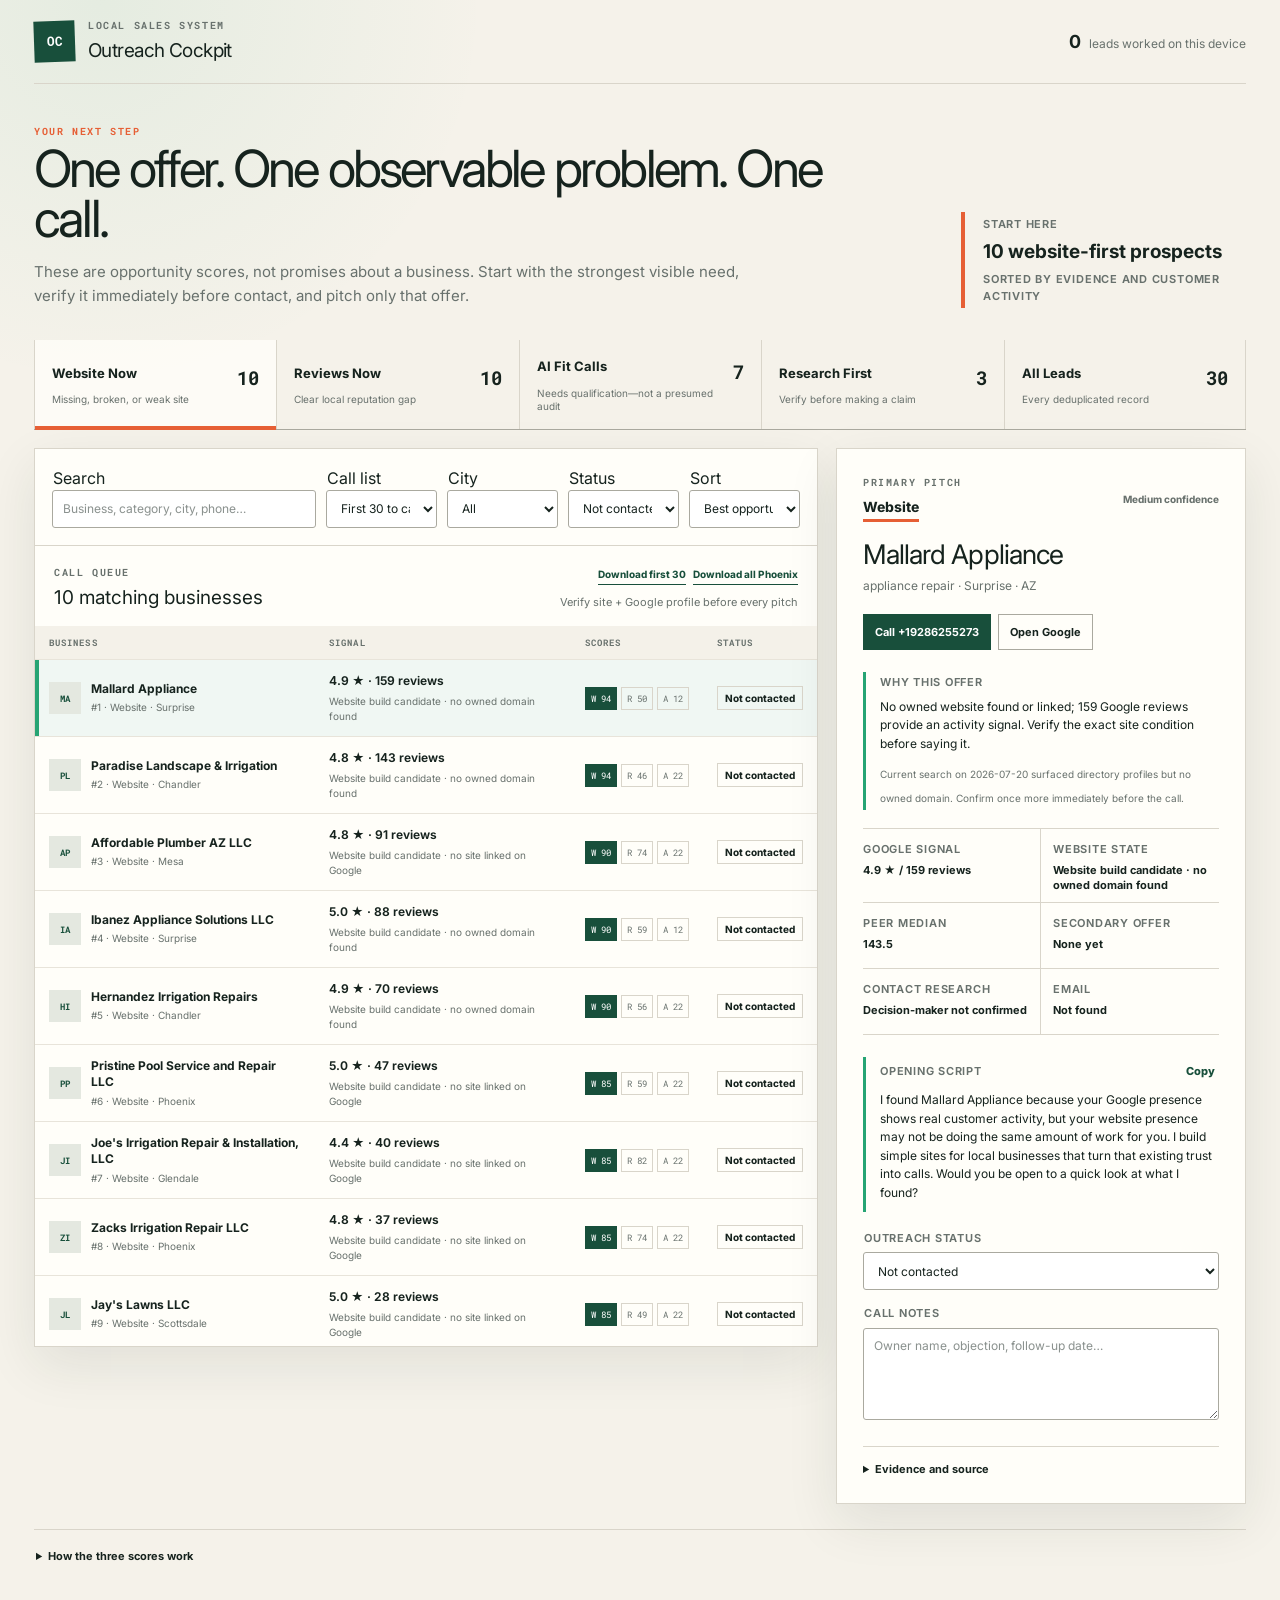
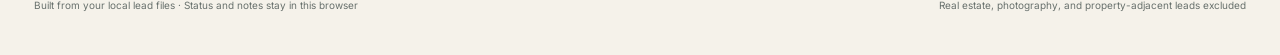
==== desk-e42ace410b9023f39af7/index.html @ e844a21a "Add hidden Phoenix outreach cockpit" ====
<!doctype html>
<html lang="en">
  <head>
    <meta charset="UTF-8" />
    <meta name="viewport" content="width=device-width, initial-scale=1.0" />
    <meta name="robots" content="noindex,nofollow,noarchive" />
    <meta name="referrer" content="no-referrer" />
    <title>Phoenix Outreach Cockpit</title>
    <link rel="preconnect" href="https://fonts.googleapis.com" />
    <link rel="preconnect" href="https://fonts.gstatic.com" crossorigin />
    <link href="https://fonts.googleapis.com/css2?family=Inter:wght@400;500;600;700;800&family=Roboto+Mono:wght@500;700&display=swap" rel="stylesheet" />
    <style>
      :root {
        --font-geist-sans: "Inter";
        --font-geist-mono: "Roboto Mono";
      }
    </style>
    <script type="module" crossorigin src="./assets/index-CtFZpQdz.js"></script>
    <link rel="stylesheet" crossorigin href="./assets/index-Bm7Vuq-i.css">
  </head>
  <body>
    <div id="root"></div>
  </body>
</html>
---- desk-e42ace410b9023f39af7/assets/index-Bm7Vuq-i.css ----
/*! tailwindcss v4.2.1 | MIT License | https://tailwindcss.com */
@layer theme{:root,:host{--font-sans:ui-sans-serif, system-ui, sans-serif, "Apple Color Emoji", "Segoe UI Emoji", "Segoe UI Symbol", "Noto Color Emoji";--font-mono:ui-monospace, SFMono-Regular, Menlo, Monaco, Consolas, "Liberation Mono", "Courier New", monospace;--spacing:.25rem;--default-font-family:var(--font-sans);--default-mono-font-family:var(--font-mono)}}@layer base{*,:after,:before,::backdrop{box-sizing:border-box;border:0 solid;margin:0;padding:0}::file-selector-button{box-sizing:border-box;border:0 solid;margin:0;padding:0}html,:host{-webkit-text-size-adjust:100%;tab-size:4;line-height:1.5;font-family:var(--default-font-family,ui-sans-serif, system-ui, sans-serif, "Apple Color Emoji", "Segoe UI Emoji", "Segoe UI Symbol", "Noto Color Emoji");font-feature-settings:var(--default-font-feature-settings,normal);font-variation-settings:var(--default-font-variation-settings,normal);-webkit-tap-highlight-color:transparent}hr{height:0;color:inherit;border-top-width:1px}abbr:where([title]){-webkit-text-decoration:underline dotted;text-decoration:underline dotted}h1,h2,h3,h4,h5,h6{font-size:inherit;font-weight:inherit}a{color:inherit;-webkit-text-decoration:inherit;-webkit-text-decoration:inherit;-webkit-text-decoration:inherit;-webkit-text-decoration:inherit;text-decoration:inherit}b,strong{font-weight:bolder}code,kbd,samp,pre{font-family:var(--default-mono-font-family,ui-monospace, SFMono-Regular, Menlo, Monaco, Consolas, "Liberation Mono", "Courier New", monospace);font-feature-settings:var(--default-mono-font-feature-settings,normal);font-variation-settings:var(--default-mono-font-variation-settings,normal);font-size:1em}small{font-size:80%}sub,sup{vertical-align:baseline;font-size:75%;line-height:0;position:relative}sub{bottom:-.25em}sup{top:-.5em}table{text-indent:0;border-color:inherit;border-collapse:collapse}:-moz-focusring{outline:auto}progress{vertical-align:baseline}summary{display:list-item}ol,ul,menu{list-style:none}img,svg,video,canvas,audio,iframe,embed,object{vertical-align:middle;display:block}img,video{max-width:100%;height:auto}button,input,select,optgroup,textarea{font:inherit;font-feature-settings:inherit;font-variation-settings:inherit;letter-spacing:inherit;color:inherit;opacity:1;background-color:#0000;border-radius:0}::file-selector-button{font:inherit;font-feature-settings:inherit;font-variation-settings:inherit;letter-spacing:inherit;color:inherit;opacity:1;background-color:#0000;border-radius:0}:where(select:is([multiple],[size])) optgroup{font-weight:bolder}:where(select:is([multiple],[size])) optgroup option{padding-inline-start:20px}::file-selector-button{margin-inline-end:4px}::placeholder{opacity:1}@supports (not ((-webkit-appearance:-apple-pay-button))) or (contain-intrinsic-size:1px){::placeholder{color:currentColor}@supports (color:color-mix(in lab, red, red)){::placeholder{color:color-mix(in oklab, currentcolor 50%, transparent)}}}textarea{resize:vertical}::-webkit-search-decoration{-webkit-appearance:none}::-webkit-date-and-time-value{min-height:1lh;text-align:inherit}::-webkit-datetime-edit{display:inline-flex}::-webkit-datetime-edit-fields-wrapper{padding:0}::-webkit-datetime-edit{padding-block:0}::-webkit-datetime-edit-year-field{padding-block:0}::-webkit-datetime-edit-month-field{padding-block:0}::-webkit-datetime-edit-day-field{padding-block:0}::-webkit-datetime-edit-hour-field{padding-block:0}::-webkit-datetime-edit-minute-field{padding-block:0}::-webkit-datetime-edit-second-field{padding-block:0}::-webkit-datetime-edit-millisecond-field{padding-block:0}::-webkit-datetime-edit-meridiem-field{padding-block:0}::-webkit-calendar-picker-indicator{line-height:1}:-moz-ui-invalid{box-shadow:none}button,input:where([type=button],[type=reset],[type=submit]){appearance:button}::file-selector-button{appearance:button}::-webkit-inner-spin-button{height:auto}::-webkit-outer-spin-button{height:auto}[hidden]:where(:not([hidden=until-found])){display:none!important}}@layer components;@layer utilities{.visible{visibility:visible}.start{inset-inline-start:var(--spacing)}.end{inset-inline-end:var(--spacing)}.block{display:block}.table{display:table}.antialiased{-webkit-font-smoothing:antialiased;-moz-osx-font-smoothing:grayscale}}:root{--ink:#16231e;--muted:#68716d;--paper:#f5f2ea;--panel:#fffef9;--line:#d9d5ca;--line-strong:#aaa99f;--green:#184f3b;--green-bright:#26a474;--orange:#e65f35;--gold:#c99a27;--blue:#3158a4;--shadow:0 18px 50px #172b2317}*{box-sizing:border-box}html{background:var(--paper);color:var(--ink);min-width:320px}body{background:radial-gradient(circle at 8% 0%, #26a47414, transparent 24rem), var(--paper);color:var(--ink);font-family:var(--font-geist-sans), Arial, Helvetica, sans-serif;margin:0}button,input,select,textarea{color:inherit;font:inherit}button,a,select{-webkit-tap-highlight-color:transparent}button:focus-visible,a:focus-visible,input:focus-visible,select:focus-visible,textarea:focus-visible{outline-offset:2px;outline:3px solid #3158a44d}.app-shell{max-width:1680px;min-height:100vh;margin:0 auto;padding:0 34px 42px}.topbar{border-bottom:1px solid var(--line);justify-content:space-between;align-items:center;min-height:84px;display:flex}.brand-lockup,.business-cell,.detail-header,.section-title-row,.queue-heading,.action-row,.score-row{align-items:center;display:flex}.brand-lockup{gap:13px}.brand-mark{background:var(--green);color:#fff;font-family:var(--font-geist-mono), monospace;letter-spacing:-.04em;justify-content:center;align-items:center;width:41px;height:41px;font-size:13px;font-weight:800;display:flex;transform:rotate(-2deg)}.eyebrow{color:var(--muted);font-family:var(--font-geist-mono), monospace;letter-spacing:.16em;margin:0 0 4px;font-size:10px;font-weight:700}.eyebrow.accent{color:var(--orange)}h1,h2,h3,p{margin-top:0}h1{letter-spacing:-.03em;margin-bottom:0;font-size:19px}.header-stat{color:var(--muted);align-items:baseline;gap:8px;font-size:12px;display:flex}.header-stat strong{color:var(--ink);font-size:18px}.intro{grid-template-columns:minmax(0,1fr) 285px;align-items:end;gap:42px;padding:40px 0 32px;display:grid}.intro h2{letter-spacing:-.055em;max-width:820px;margin-bottom:17px;font-size:clamp(32px,4vw,55px);line-height:.98}.intro>div>p:last-child{color:var(--muted);max-width:730px;margin-bottom:0;font-size:15px;line-height:1.6}.start-card{border-left:4px solid var(--orange);padding:4px 0 4px 18px}.start-card span,.start-card small,.reason-block span,.facts-grid span,.pitch-block span,.status-control>span,.notes-control>span{color:var(--muted);letter-spacing:.07em;text-transform:uppercase;font-size:11px;font-weight:650;display:block}.start-card strong{margin:5px 0;font-size:19px;display:block}.offer-tabs{border-bottom:1px solid var(--line-strong);grid-template-columns:repeat(5,minmax(0,1fr));display:grid}.offer-tab{border:0;border-left:1px solid var(--line);cursor:pointer;text-align:left;background:0 0;min-height:89px;padding:14px 17px 13px;position:relative}.offer-tab:last-child{border-right:1px solid var(--line)}.offer-tab:after{content:"";background:0 0;height:4px;position:absolute;bottom:-1px;left:0;right:0}.offer-tab.active{background:#fffef9cc}.offer-tab.active:after{background:var(--orange)}.offer-tab span{font-size:13px;font-weight:720;display:block}.offer-tab strong{float:right;font-family:var(--font-geist-mono), monospace;margin-top:-19px;font-size:19px}.offer-tab small{color:var(--muted);max-width:180px;margin-top:10px;font-size:10px;line-height:1.35;display:block}.workspace{grid-template-columns:minmax(650px,1fr) 410px;align-items:start;gap:18px;padding-top:18px;display:grid}.queue-panel,.detail-panel{background:var(--panel);border:1px solid var(--line);box-shadow:var(--shadow)}.queue-panel{min-width:0}.detail-panel{min-height:680px;padding:26px;position:sticky;top:16px}.filters{border-bottom:1px solid var(--line);grid-template-columns:minmax(220px,1fr) repeat(4,minmax(108px,.42fr));align-items:end;gap:10px;padding:17px;display:grid}.filters label,.status-control,.notes-control{display:block}.filters label>span,.status-control>span,.notes-control>span{margin:0 0 6px 1px}input,select,textarea{border:1px solid var(--line-strong);background:#fff;border-radius:3px;width:100%;min-height:38px;padding:8px 10px;font-size:12px}textarea{resize:vertical;min-height:92px;line-height:1.5}.queue-heading{justify-content:space-between;padding:19px 19px 13px}.queue-heading h3{margin-bottom:0;font-size:19px}.queue-heading-actions{flex-direction:column;align-items:flex-end;gap:9px;display:flex}.download-links{flex-wrap:wrap;justify-content:flex-end;gap:7px;display:flex}.download-links a{border-bottom:1px solid var(--green);color:var(--green);padding-bottom:2px;font-size:10px;font-weight:750;text-decoration:none}.truth-note{color:var(--muted);font-size:11px}.lead-table-wrap{max-height:720px;overflow:auto}.lead-table{border-collapse:collapse;width:100%;font-size:12px}.lead-table thead{z-index:2;background:#f4f1e9;position:sticky;top:0}.lead-table th{color:var(--muted);font-family:var(--font-geist-mono), monospace;letter-spacing:.12em;text-align:left;text-transform:uppercase;padding:10px 14px;font-size:9px}.lead-table td{cursor:pointer;vertical-align:middle;border-top:1px solid #e8e4da;padding:12px 14px}.lead-table tr:hover td,.lead-table tr.selected td{background:#f0f7f3}.lead-table tr.selected td:first-child{box-shadow:inset 4px 0 0 var(--green-bright)}.business-cell{gap:10px;min-width:230px}.business-cell strong,.business-cell span,.lead-table td small{display:block}.business-cell strong{margin-bottom:3px;font-size:12px;line-height:1.35}.business-cell div>span,.lead-table td small{color:var(--muted);font-size:10px}.avatar{color:var(--green);font-family:var(--font-geist-mono), monospace;background:#e4e8e0;flex:0 0 32px;justify-content:center;align-items:center;height:32px;font-size:9px;font-weight:800;display:flex!important}.review-line{white-space:nowrap;margin-bottom:4px;font-weight:650;display:block}.score-row{gap:4px}.score{border:1px solid var(--line);color:var(--muted);font-family:var(--font-geist-mono), monospace;white-space:nowrap;padding:4px 5px;font-size:9px}.score.primary{background:var(--green);border-color:var(--green);color:#fff}.stage,.confidence,.offer-label{white-space:nowrap;font-size:10px;font-weight:750;line-height:1;display:inline-block}.stage{border:1px solid var(--line);padding:6px 7px}.stage-won{color:var(--green);background:#d9efe5;border-color:#a8d7c2}.stage-not-a-fit{color:var(--muted);text-decoration:line-through}.stage-follow-up,.stage-conversation{color:#85430c;border-color:#e5b87c}.detail-header{justify-content:space-between;margin-bottom:18px}.offer-label{border-bottom:3px solid var(--orange);padding-bottom:5px;font-size:14px}.offer-reviews{border-color:var(--gold)}.offer-ai-fit-call{border-color:var(--blue)}.offer-research-first{border-color:var(--line-strong)}.confidence{color:var(--muted)}.confidence-high{color:var(--green)}.detail-panel>h3{letter-spacing:-.035em;margin-bottom:7px;font-size:27px;line-height:1.08}.location-line{color:var(--muted);margin-bottom:19px;font-size:12px}.action-row{flex-wrap:wrap;gap:7px}.action{border:1px solid var(--line-strong);color:var(--ink);padding:9px 11px;font-size:11px;font-weight:700;text-decoration:none}.primary-action{background:var(--green);border-color:var(--green);color:#fff}.reason-block,.pitch-block,.ai-guardrail{border-left:3px solid var(--green-bright);margin:22px 0 18px;padding:2px 0 2px 14px}.reason-block p,.pitch-block p,.ai-guardrail p{margin:7px 0;font-size:12px;line-height:1.55}.reason-block small{color:var(--muted);font-size:10px}.facts-grid{border-bottom:1px solid var(--line);border-top:1px solid var(--line);grid-template-columns:1fr 1fr;display:grid}.facts-grid>div{min-height:66px;padding:12px 8px 10px 0}.facts-grid>div:nth-child(odd){border-right:1px solid var(--line)}.facts-grid>div:nth-child(2n){padding-left:12px}.facts-grid>div:nth-child(n+3){border-top:1px solid var(--line)}.facts-grid strong{margin-top:5px;font-size:11px;line-height:1.35;display:block}.ai-guardrail{border-color:var(--blue)}.ai-guardrail strong{color:var(--blue);text-transform:uppercase;font-size:11px}.section-title-row{justify-content:space-between}.section-title-row button{color:var(--green);cursor:pointer;background:0 0;border:0;padding:4px;font-size:11px;font-weight:800}.status-control,.notes-control{margin-top:15px}.evidence-details,.methodology{border-top:1px solid var(--line);margin-top:20px;padding-top:14px}summary{cursor:pointer;font-size:11px;font-weight:700}.evidence-details dl{margin-bottom:0;font-size:10px}.evidence-details dl>div{grid-template-columns:70px 1fr;gap:10px;margin-top:9px;display:grid}.evidence-details dt{color:var(--muted)}.evidence-details dd{overflow-wrap:anywhere;margin:0}.empty-state,.empty-detail{color:var(--muted);text-align:center;padding:50px 24px}.empty-state strong,.empty-detail strong{color:var(--ink)}.empty-state p,.empty-detail p{max-width:300px;margin:8px auto 0;font-size:12px}.methodology{margin-top:25px;padding:18px 2px}.method-grid{grid-template-columns:repeat(3,1fr);gap:32px;padding:20px 0 2px;display:grid}.method-grid section{border-left:2px solid var(--line-strong);padding-left:14px}.method-grid strong{font-size:12px}.method-grid p{color:var(--muted);margin:7px 0 0;font-size:11px;line-height:1.55}footer{color:var(--muted);justify-content:space-between;padding:15px 0 0;font-size:10px;display:flex}@media (width<=1150px){.app-shell{padding-inline:20px}.workspace{grid-template-columns:minmax(0,1fr)}.detail-panel{min-height:auto;position:static}.lead-table-wrap{max-height:600px}}@media (width<=760px){.app-shell{padding-inline:12px}.topbar{min-height:70px}.header-stat{display:none}.intro{grid-template-columns:1fr;gap:24px;padding:29px 2px 24px}.intro h2{font-size:37px}.offer-tabs{display:flex;overflow-x:auto}.offer-tab{flex:0 0 150px}.filters{grid-template-columns:1fr 1fr}.search-field{grid-column:1/-1}.queue-heading{align-items:start;gap:10px}.queue-heading-actions{align-items:flex-end;max-width:190px}.truth-note{text-align:right;max-width:150px}.lead-table th:nth-child(2),.lead-table td:nth-child(2),.lead-table th:nth-child(4),.lead-table td:nth-child(4){display:none}.detail-panel{padding:21px 17px}.method-grid{grid-template-columns:1fr;gap:20px}footer{flex-direction:column;gap:6px}}@media (prefers-reduced-motion:reduce){*,:before,:after{scroll-behavior:auto!important}}
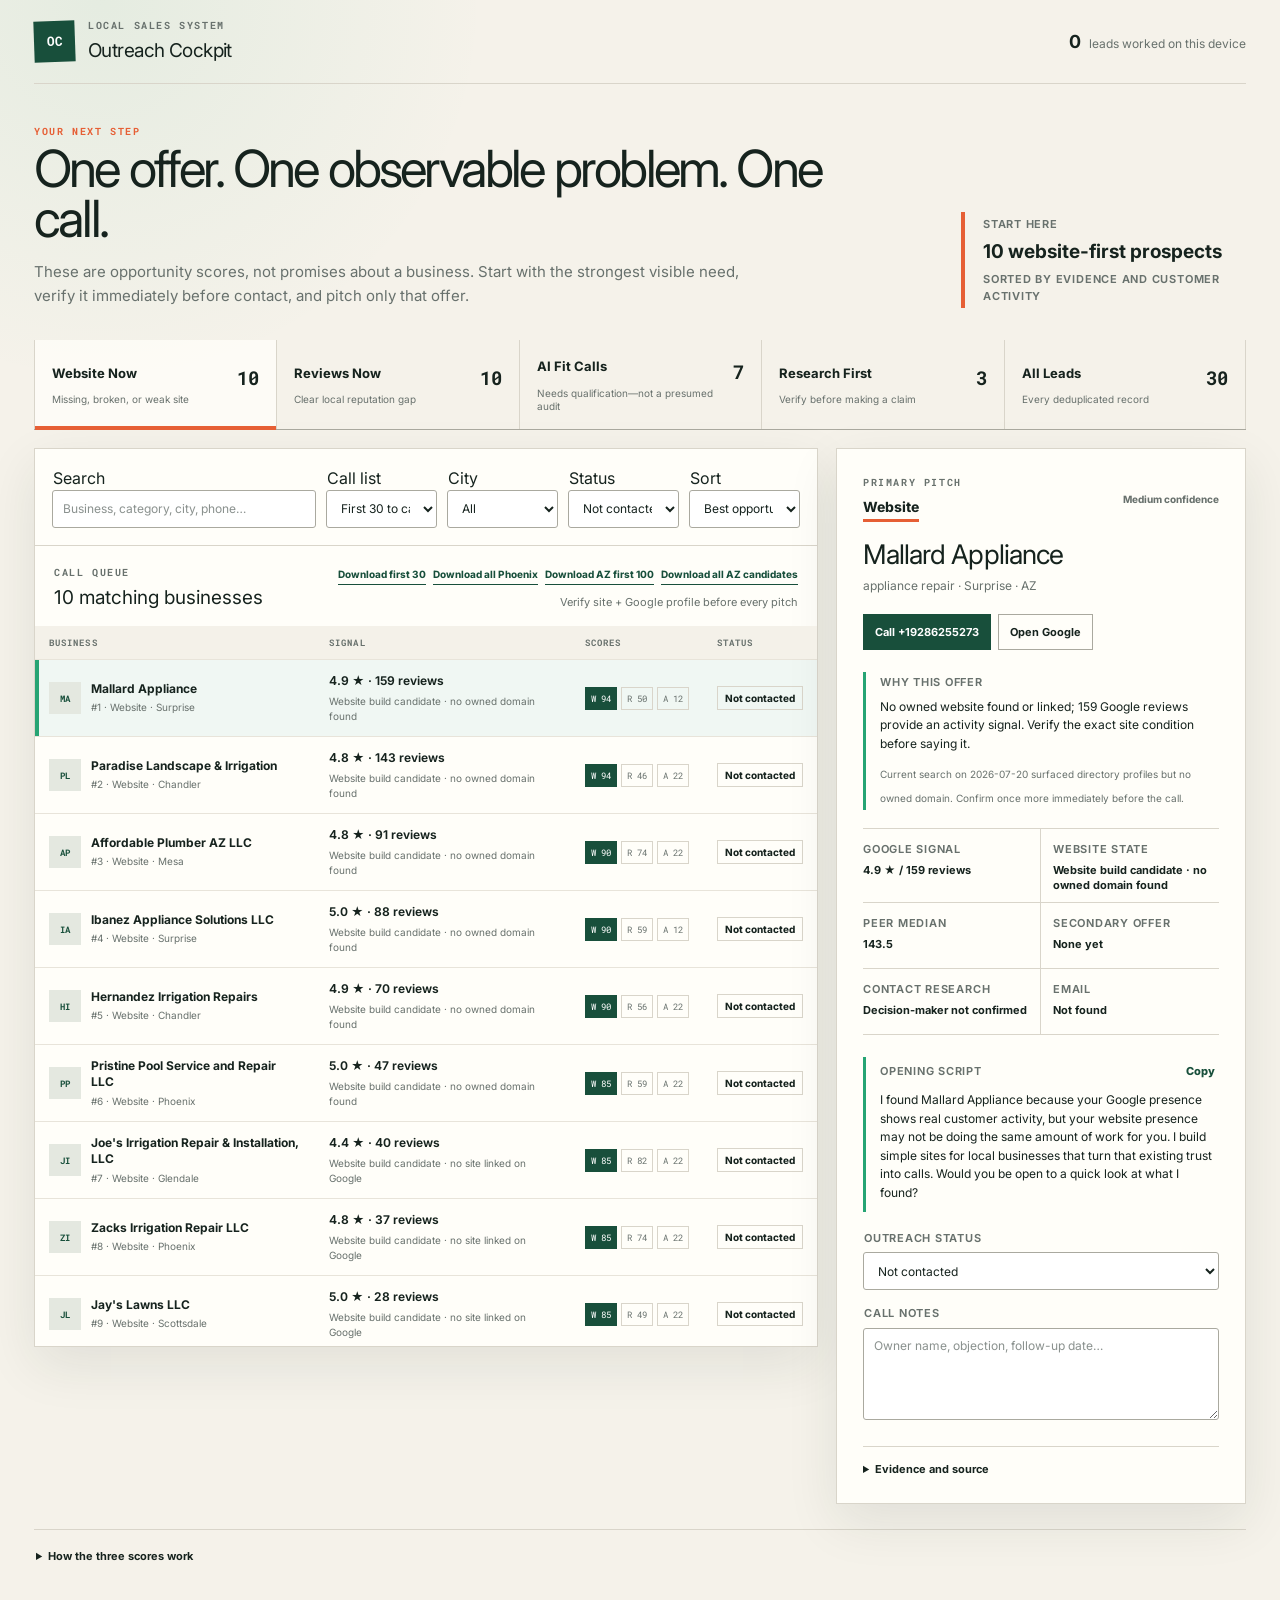
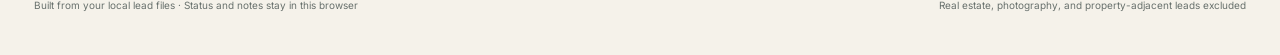
==== commit 36d219ea: "Expand hidden cockpit with Arizona candidates" ====
--- a/desk-e42ace410b9023f39af7/index.html
+++ b/desk-e42ace410b9023f39af7/index.html
@@ -5,7 +5,7 @@
     <meta name="viewport" content="width=device-width, initial-scale=1.0" />
     <meta name="robots" content="noindex,nofollow,noarchive" />
     <meta name="referrer" content="no-referrer" />
-    <title>Phoenix Outreach Cockpit</title>
+    <title>Arizona Outreach Cockpit</title>
     <link rel="preconnect" href="https://fonts.googleapis.com" />
     <link rel="preconnect" href="https://fonts.gstatic.com" crossorigin />
     <link href="https://fonts.googleapis.com/css2?family=Inter:wght@400;500;600;700;800&family=Roboto+Mono:wght@500;700&display=swap" rel="stylesheet" />
@@ -15,8 +15,8 @@
         --font-geist-mono: "Roboto Mono";
       }
     </style>
-    <script type="module" crossorigin src="./assets/index-CtFZpQdz.js"></script>
-    <link rel="stylesheet" crossorigin href="./assets/index-Bm7Vuq-i.css">
+    <script type="module" crossorigin src="./assets/index-DTgt5C29.js"></script>
+    <link rel="stylesheet" crossorigin href="./assets/index-CRtu23BJ.css">
   </head>
   <body>
     <div id="root"></div>
--- a/desk-e42ace410b9023f39af7/assets/index-CRtu23BJ.css
+++ b/desk-e42ace410b9023f39af7/assets/index-CRtu23BJ.css
@@ -0,0 +1,2 @@
+/*! tailwindcss v4.2.1 | MIT License | https://tailwindcss.com */
+@layer theme{:root,:host{--font-sans:ui-sans-serif, system-ui, sans-serif, "Apple Color Emoji", "Segoe UI Emoji", "Segoe UI Symbol", "Noto Color Emoji";--font-mono:ui-monospace, SFMono-Regular, Menlo, Monaco, Consolas, "Liberation Mono", "Courier New", monospace;--spacing:.25rem;--default-font-family:var(--font-sans);--default-mono-font-family:var(--font-mono)}}@layer base{*,:after,:before,::backdrop{box-sizing:border-box;border:0 solid;margin:0;padding:0}::file-selector-button{box-sizing:border-box;border:0 solid;margin:0;padding:0}html,:host{-webkit-text-size-adjust:100%;tab-size:4;line-height:1.5;font-family:var(--default-font-family,ui-sans-serif, system-ui, sans-serif, "Apple Color Emoji", "Segoe UI Emoji", "Segoe UI Symbol", "Noto Color Emoji");font-feature-settings:var(--default-font-feature-settings,normal);font-variation-settings:var(--default-font-variation-settings,normal);-webkit-tap-highlight-color:transparent}hr{height:0;color:inherit;border-top-width:1px}abbr:where([title]){-webkit-text-decoration:underline dotted;text-decoration:underline dotted}h1,h2,h3,h4,h5,h6{font-size:inherit;font-weight:inherit}a{color:inherit;-webkit-text-decoration:inherit;-webkit-text-decoration:inherit;-webkit-text-decoration:inherit;-webkit-text-decoration:inherit;text-decoration:inherit}b,strong{font-weight:bolder}code,kbd,samp,pre{font-family:var(--default-mono-font-family,ui-monospace, SFMono-Regular, Menlo, Monaco, Consolas, "Liberation Mono", "Courier New", monospace);font-feature-settings:var(--default-mono-font-feature-settings,normal);font-variation-settings:var(--default-mono-font-variation-settings,normal);font-size:1em}small{font-size:80%}sub,sup{vertical-align:baseline;font-size:75%;line-height:0;position:relative}sub{bottom:-.25em}sup{top:-.5em}table{text-indent:0;border-color:inherit;border-collapse:collapse}:-moz-focusring{outline:auto}progress{vertical-align:baseline}summary{display:list-item}ol,ul,menu{list-style:none}img,svg,video,canvas,audio,iframe,embed,object{vertical-align:middle;display:block}img,video{max-width:100%;height:auto}button,input,select,optgroup,textarea{font:inherit;font-feature-settings:inherit;font-variation-settings:inherit;letter-spacing:inherit;color:inherit;opacity:1;background-color:#0000;border-radius:0}::file-selector-button{font:inherit;font-feature-settings:inherit;font-variation-settings:inherit;letter-spacing:inherit;color:inherit;opacity:1;background-color:#0000;border-radius:0}:where(select:is([multiple],[size])) optgroup{font-weight:bolder}:where(select:is([multiple],[size])) optgroup option{padding-inline-start:20px}::file-selector-button{margin-inline-end:4px}::placeholder{opacity:1}@supports (not ((-webkit-appearance:-apple-pay-button))) or (contain-intrinsic-size:1px){::placeholder{color:currentColor}@supports (color:color-mix(in lab, red, red)){::placeholder{color:color-mix(in oklab, currentcolor 50%, transparent)}}}textarea{resize:vertical}::-webkit-search-decoration{-webkit-appearance:none}::-webkit-date-and-time-value{min-height:1lh;text-align:inherit}::-webkit-datetime-edit{display:inline-flex}::-webkit-datetime-edit-fields-wrapper{padding:0}::-webkit-datetime-edit{padding-block:0}::-webkit-datetime-edit-year-field{padding-block:0}::-webkit-datetime-edit-month-field{padding-block:0}::-webkit-datetime-edit-day-field{padding-block:0}::-webkit-datetime-edit-hour-field{padding-block:0}::-webkit-datetime-edit-minute-field{padding-block:0}::-webkit-datetime-edit-second-field{padding-block:0}::-webkit-datetime-edit-millisecond-field{padding-block:0}::-webkit-datetime-edit-meridiem-field{padding-block:0}::-webkit-calendar-picker-indicator{line-height:1}:-moz-ui-invalid{box-shadow:none}button,input:where([type=button],[type=reset],[type=submit]){appearance:button}::file-selector-button{appearance:button}::-webkit-inner-spin-button{height:auto}::-webkit-outer-spin-button{height:auto}[hidden]:where(:not([hidden=until-found])){display:none!important}}@layer components;@layer utilities{.visible{visibility:visible}.static{position:static}.start{inset-inline-start:var(--spacing)}.end{inset-inline-end:var(--spacing)}.block{display:block}.hidden{display:none}.table{display:table}.antialiased{-webkit-font-smoothing:antialiased;-moz-osx-font-smoothing:grayscale}}:root{--ink:#16231e;--muted:#68716d;--paper:#f5f2ea;--panel:#fffef9;--line:#d9d5ca;--line-strong:#aaa99f;--green:#184f3b;--green-bright:#26a474;--orange:#e65f35;--gold:#c99a27;--blue:#3158a4;--shadow:0 18px 50px #172b2317}*{box-sizing:border-box}html{background:var(--paper);color:var(--ink);min-width:320px}body{background:radial-gradient(circle at 8% 0%, #26a47414, transparent 24rem), var(--paper);color:var(--ink);font-family:var(--font-geist-sans), Arial, Helvetica, sans-serif;margin:0}button,input,select,textarea{color:inherit;font:inherit}button,a,select{-webkit-tap-highlight-color:transparent}button:focus-visible,a:focus-visible,input:focus-visible,select:focus-visible,textarea:focus-visible{outline-offset:2px;outline:3px solid #3158a44d}.app-shell{max-width:1680px;min-height:100vh;margin:0 auto;padding:0 34px 42px}.topbar{border-bottom:1px solid var(--line);justify-content:space-between;align-items:center;min-height:84px;display:flex}.brand-lockup,.business-cell,.detail-header,.section-title-row,.queue-heading,.action-row,.score-row{align-items:center;display:flex}.brand-lockup{gap:13px}.brand-mark{background:var(--green);color:#fff;font-family:var(--font-geist-mono), monospace;letter-spacing:-.04em;justify-content:center;align-items:center;width:41px;height:41px;font-size:13px;font-weight:800;display:flex;transform:rotate(-2deg)}.eyebrow{color:var(--muted);font-family:var(--font-geist-mono), monospace;letter-spacing:.16em;margin:0 0 4px;font-size:10px;font-weight:700}.eyebrow.accent{color:var(--orange)}h1,h2,h3,p{margin-top:0}h1{letter-spacing:-.03em;margin-bottom:0;font-size:19px}.header-stat{color:var(--muted);align-items:baseline;gap:8px;font-size:12px;display:flex}.header-stat strong{color:var(--ink);font-size:18px}.intro{grid-template-columns:minmax(0,1fr) 285px;align-items:end;gap:42px;padding:40px 0 32px;display:grid}.intro h2{letter-spacing:-.055em;max-width:820px;margin-bottom:17px;font-size:clamp(32px,4vw,55px);line-height:.98}.intro>div>p:last-child{color:var(--muted);max-width:730px;margin-bottom:0;font-size:15px;line-height:1.6}.start-card{border-left:4px solid var(--orange);padding:4px 0 4px 18px}.start-card span,.start-card small,.reason-block span,.facts-grid span,.pitch-block span,.status-control>span,.notes-control>span{color:var(--muted);letter-spacing:.07em;text-transform:uppercase;font-size:11px;font-weight:650;display:block}.start-card strong{margin:5px 0;font-size:19px;display:block}.offer-tabs{border-bottom:1px solid var(--line-strong);grid-template-columns:repeat(5,minmax(0,1fr));display:grid}.offer-tab{border:0;border-left:1px solid var(--line);cursor:pointer;text-align:left;background:0 0;min-height:89px;padding:14px 17px 13px;position:relative}.offer-tab:last-child{border-right:1px solid var(--line)}.offer-tab:after{content:"";background:0 0;height:4px;position:absolute;bottom:-1px;left:0;right:0}.offer-tab.active{background:#fffef9cc}.offer-tab.active:after{background:var(--orange)}.offer-tab span{font-size:13px;font-weight:720;display:block}.offer-tab strong{float:right;font-family:var(--font-geist-mono), monospace;margin-top:-19px;font-size:19px}.offer-tab small{color:var(--muted);max-width:180px;margin-top:10px;font-size:10px;line-height:1.35;display:block}.workspace{grid-template-columns:minmax(650px,1fr) 410px;align-items:start;gap:18px;padding-top:18px;display:grid}.queue-panel,.detail-panel{background:var(--panel);border:1px solid var(--line);box-shadow:var(--shadow)}.queue-panel{min-width:0}.detail-panel{min-height:680px;padding:26px;position:sticky;top:16px}.filters{border-bottom:1px solid var(--line);grid-template-columns:minmax(220px,1fr) repeat(4,minmax(108px,.42fr));align-items:end;gap:10px;padding:17px;display:grid}.filters label,.status-control,.notes-control{display:block}.filters label>span,.status-control>span,.notes-control>span{margin:0 0 6px 1px}input,select,textarea{border:1px solid var(--line-strong);background:#fff;border-radius:3px;width:100%;min-height:38px;padding:8px 10px;font-size:12px}textarea{resize:vertical;min-height:92px;line-height:1.5}.queue-heading{justify-content:space-between;padding:19px 19px 13px}.queue-heading h3{margin-bottom:0;font-size:19px}.queue-heading-actions{flex-direction:column;align-items:flex-end;gap:9px;display:flex}.download-links{flex-wrap:wrap;justify-content:flex-end;gap:7px;display:flex}.download-links a{border-bottom:1px solid var(--green);color:var(--green);padding-bottom:2px;font-size:10px;font-weight:750;text-decoration:none}.truth-note{color:var(--muted);font-size:11px}.lead-table-wrap{max-height:720px;overflow:auto}.lead-table{border-collapse:collapse;width:100%;font-size:12px}.lead-table thead{z-index:2;background:#f4f1e9;position:sticky;top:0}.lead-table th{color:var(--muted);font-family:var(--font-geist-mono), monospace;letter-spacing:.12em;text-align:left;text-transform:uppercase;padding:10px 14px;font-size:9px}.lead-table td{cursor:pointer;vertical-align:middle;border-top:1px solid #e8e4da;padding:12px 14px}.lead-table tr:hover td,.lead-table tr.selected td{background:#f0f7f3}.lead-table tr.selected td:first-child{box-shadow:inset 4px 0 0 var(--green-bright)}.business-cell{gap:10px;min-width:230px}.business-cell strong,.business-cell span,.lead-table td small{display:block}.business-cell strong{margin-bottom:3px;font-size:12px;line-height:1.35}.business-cell div>span,.lead-table td small{color:var(--muted);font-size:10px}.avatar{color:var(--green);font-family:var(--font-geist-mono), monospace;background:#e4e8e0;flex:0 0 32px;justify-content:center;align-items:center;height:32px;font-size:9px;font-weight:800;display:flex!important}.review-line{white-space:nowrap;margin-bottom:4px;font-weight:650;display:block}.score-row{gap:4px}.score{border:1px solid var(--line);color:var(--muted);font-family:var(--font-geist-mono), monospace;white-space:nowrap;padding:4px 5px;font-size:9px}.score.primary{background:var(--green);border-color:var(--green);color:#fff}.stage,.confidence,.offer-label{white-space:nowrap;font-size:10px;font-weight:750;line-height:1;display:inline-block}.stage{border:1px solid var(--line);padding:6px 7px}.stage-won{color:var(--green);background:#d9efe5;border-color:#a8d7c2}.stage-not-a-fit{color:var(--muted);text-decoration:line-through}.stage-follow-up,.stage-conversation{color:#85430c;border-color:#e5b87c}.detail-header{justify-content:space-between;margin-bottom:18px}.offer-label{border-bottom:3px solid var(--orange);padding-bottom:5px;font-size:14px}.offer-reviews{border-color:var(--gold)}.offer-ai-fit-call{border-color:var(--blue)}.offer-research-first{border-color:var(--line-strong)}.confidence{color:var(--muted)}.confidence-high{color:var(--green)}.detail-panel>h3{letter-spacing:-.035em;margin-bottom:7px;font-size:27px;line-height:1.08}.location-line{color:var(--muted);margin-bottom:19px;font-size:12px}.action-row{flex-wrap:wrap;gap:7px}.action{border:1px solid var(--line-strong);color:var(--ink);padding:9px 11px;font-size:11px;font-weight:700;text-decoration:none}.primary-action{background:var(--green);border-color:var(--green);color:#fff}.reason-block,.pitch-block,.ai-guardrail{border-left:3px solid var(--green-bright);margin:22px 0 18px;padding:2px 0 2px 14px}.reason-block p,.pitch-block p,.ai-guardrail p{margin:7px 0;font-size:12px;line-height:1.55}.reason-block small{color:var(--muted);font-size:10px}.facts-grid{border-bottom:1px solid var(--line);border-top:1px solid var(--line);grid-template-columns:1fr 1fr;display:grid}.facts-grid>div{min-height:66px;padding:12px 8px 10px 0}.facts-grid>div:nth-child(odd){border-right:1px solid var(--line)}.facts-grid>div:nth-child(2n){padding-left:12px}.facts-grid>div:nth-child(n+3){border-top:1px solid var(--line)}.facts-grid strong{margin-top:5px;font-size:11px;line-height:1.35;display:block}.ai-guardrail{border-color:var(--blue)}.ai-guardrail strong{color:var(--blue);text-transform:uppercase;font-size:11px}.section-title-row{justify-content:space-between}.section-title-row button{color:var(--green);cursor:pointer;background:0 0;border:0;padding:4px;font-size:11px;font-weight:800}.status-control,.notes-control{margin-top:15px}.evidence-details,.methodology{border-top:1px solid var(--line);margin-top:20px;padding-top:14px}summary{cursor:pointer;font-size:11px;font-weight:700}.evidence-details dl{margin-bottom:0;font-size:10px}.evidence-details dl>div{grid-template-columns:70px 1fr;gap:10px;margin-top:9px;display:grid}.evidence-details dt{color:var(--muted)}.evidence-details dd{overflow-wrap:anywhere;margin:0}.empty-state,.empty-detail{color:var(--muted);text-align:center;padding:50px 24px}.empty-state strong,.empty-detail strong{color:var(--ink)}.empty-state p,.empty-detail p{max-width:300px;margin:8px auto 0;font-size:12px}.methodology{margin-top:25px;padding:18px 2px}.method-grid{grid-template-columns:repeat(3,1fr);gap:32px;padding:20px 0 2px;display:grid}.method-grid section{border-left:2px solid var(--line-strong);padding-left:14px}.method-grid strong{font-size:12px}.method-grid p{color:var(--muted);margin:7px 0 0;font-size:11px;line-height:1.55}footer{color:var(--muted);justify-content:space-between;padding:15px 0 0;font-size:10px;display:flex}@media (width<=1150px){.app-shell{padding-inline:20px}.workspace{grid-template-columns:minmax(0,1fr)}.detail-panel{min-height:auto;position:static}.lead-table-wrap{max-height:600px}}@media (width<=760px){.app-shell{padding-inline:12px}.topbar{min-height:70px}.header-stat{display:none}.intro{grid-template-columns:1fr;gap:24px;padding:29px 2px 24px}.intro h2{font-size:37px}.offer-tabs{display:flex;overflow-x:auto}.offer-tab{flex:0 0 150px}.filters{grid-template-columns:1fr 1fr}.search-field{grid-column:1/-1}.queue-heading{align-items:start;gap:10px}.queue-heading-actions{align-items:flex-end;max-width:190px}.truth-note{text-align:right;max-width:150px}.lead-table th:nth-child(2),.lead-table td:nth-child(2),.lead-table th:nth-child(4),.lead-table td:nth-child(4){display:none}.no-website-table{table-layout:fixed}.no-website-table-wrap{overflow-x:hidden}.no-website-table th:nth-child(3),.no-website-table td:nth-child(3){width:52px}.no-website-table .business-cell{min-width:0}.no-website-table .score-row .score:not(:first-child){display:none}.detail-panel{padding:21px 17px}.method-grid{grid-template-columns:1fr;gap:20px}footer{flex-direction:column;gap:6px}}@media (prefers-reduced-motion:reduce){*,:before,:after{scroll-behavior:auto!important}}
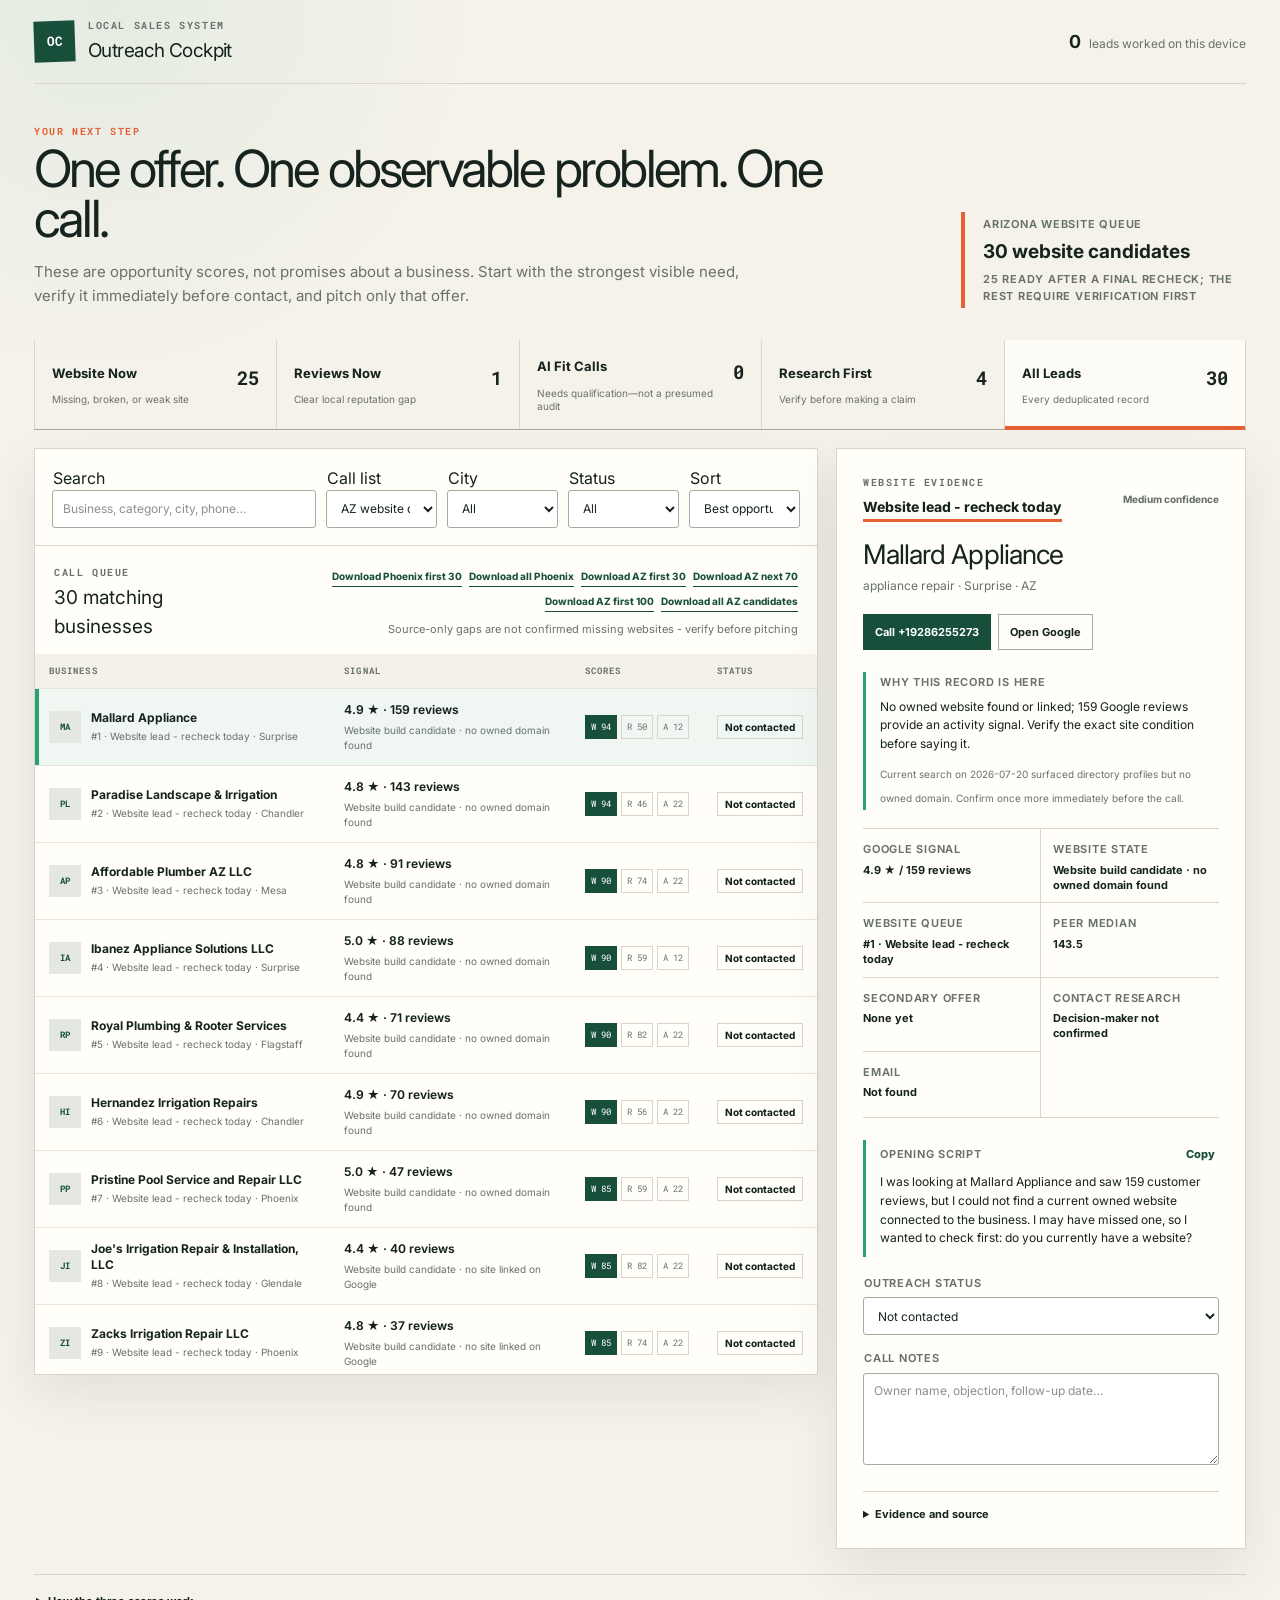
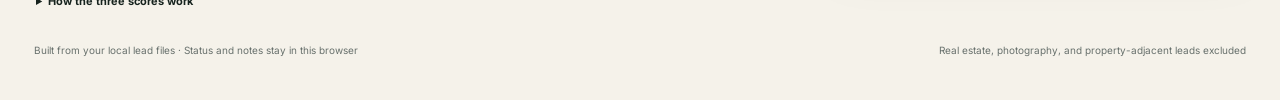
==== commit 50fa7904: "Publish 30 and 70 lead queues" ====
--- a/desk-e42ace410b9023f39af7/index.html
+++ b/desk-e42ace410b9023f39af7/index.html
@@ -15,7 +15,7 @@
         --font-geist-mono: "Roboto Mono";
       }
     </style>
-    <script type="module" crossorigin src="./assets/index-DTgt5C29.js"></script>
+    <script type="module" crossorigin src="./assets/index-BmFN4EPL.js"></script>
     <link rel="stylesheet" crossorigin href="./assets/index-CRtu23BJ.css">
   </head>
   <body>
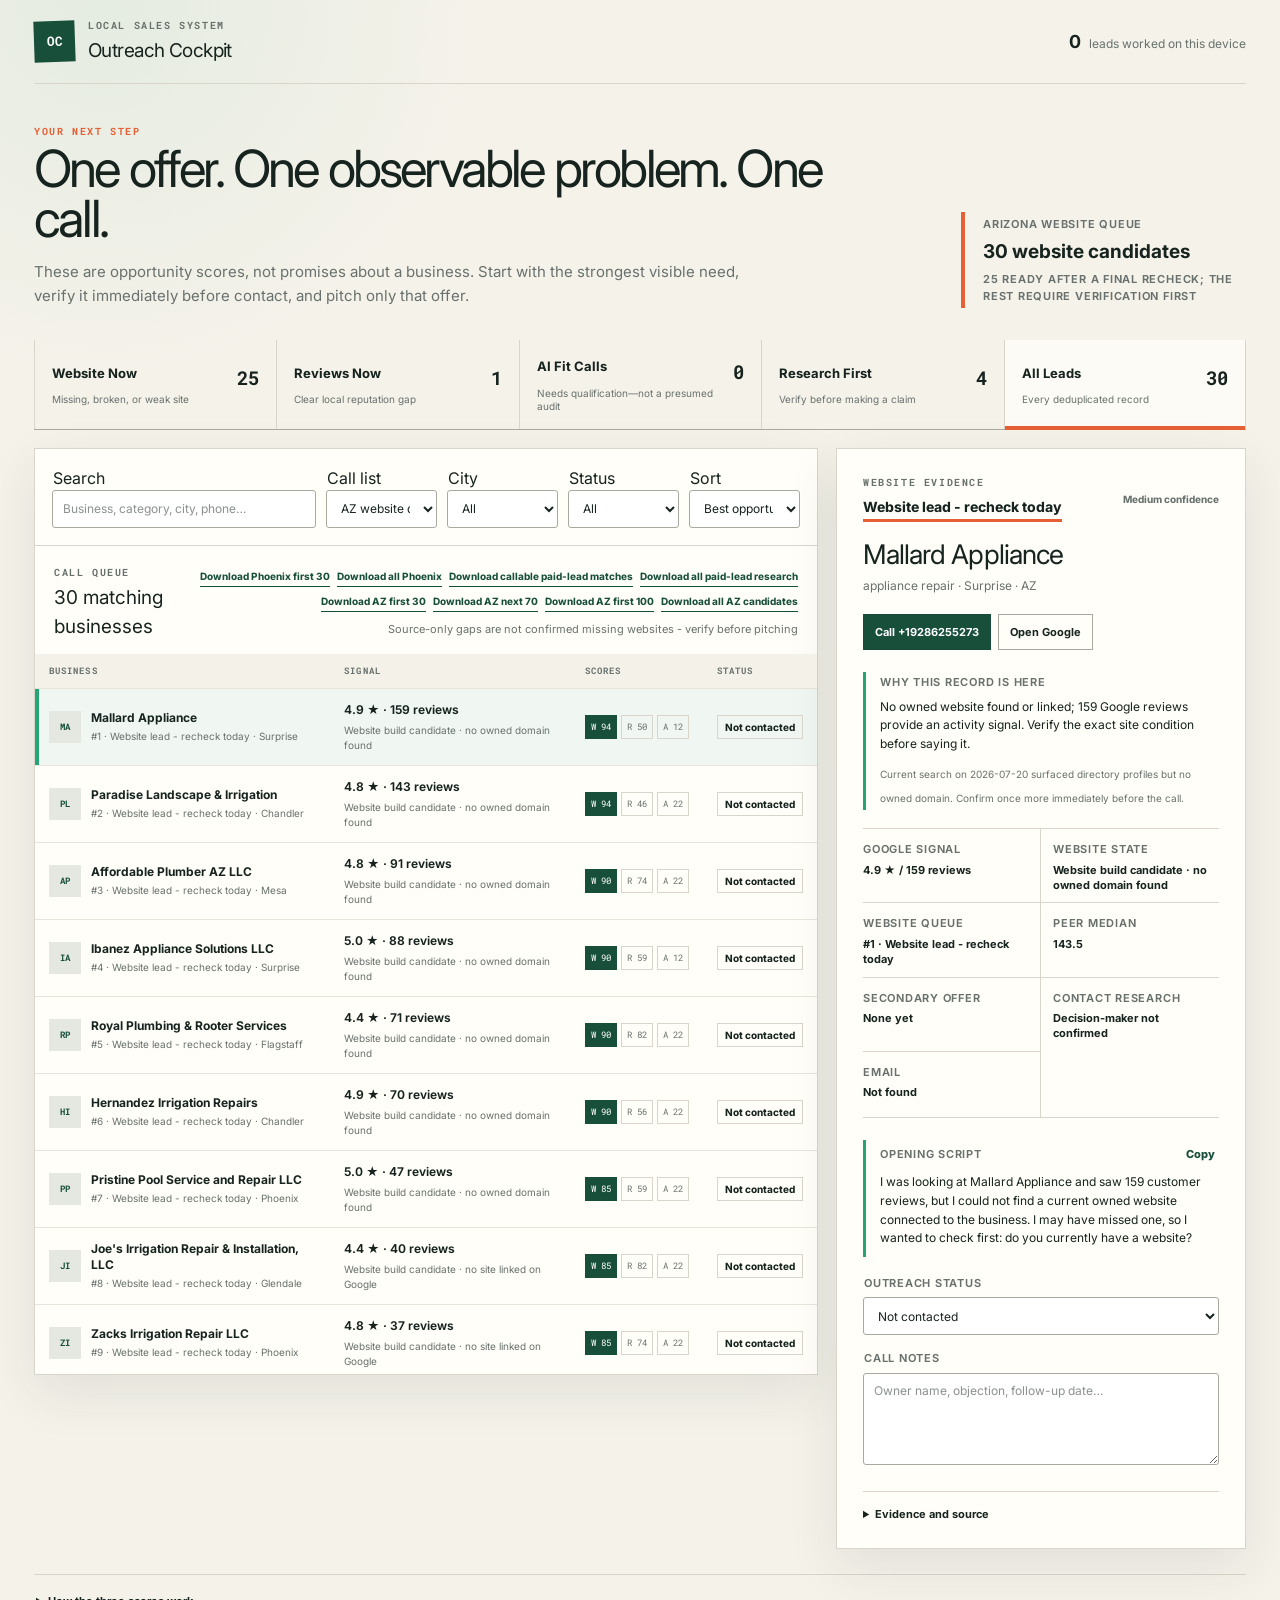
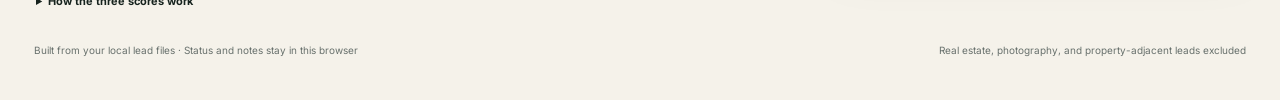
==== commit bf4112ea: "Add Arizona paid lead-buyer research cockpit" ====
--- a/desk-e42ace410b9023f39af7/index.html
+++ b/desk-e42ace410b9023f39af7/index.html
@@ -15,8 +15,8 @@
         --font-geist-mono: "Roboto Mono";
       }
     </style>
-    <script type="module" crossorigin src="./assets/index-BmFN4EPL.js"></script>
-    <link rel="stylesheet" crossorigin href="./assets/index-CRtu23BJ.css">
+    <script type="module" crossorigin src="./assets/index-Dlp3ICwD.js"></script>
+    <link rel="stylesheet" crossorigin href="./assets/index-Ci1aSbzx.css">
   </head>
   <body>
     <div id="root"></div>
--- a/desk-e42ace410b9023f39af7/assets/index-Ci1aSbzx.css
+++ b/desk-e42ace410b9023f39af7/assets/index-Ci1aSbzx.css
@@ -0,0 +1,2 @@
+/*! tailwindcss v4.2.1 | MIT License | https://tailwindcss.com */
+@layer theme{:root,:host{--font-sans:ui-sans-serif, system-ui, sans-serif, "Apple Color Emoji", "Segoe UI Emoji", "Segoe UI Symbol", "Noto Color Emoji";--font-mono:ui-monospace, SFMono-Regular, Menlo, Monaco, Consolas, "Liberation Mono", "Courier New", monospace;--spacing:.25rem;--default-font-family:var(--font-sans);--default-mono-font-family:var(--font-mono)}}@layer base{*,:after,:before,::backdrop{box-sizing:border-box;border:0 solid;margin:0;padding:0}::file-selector-button{box-sizing:border-box;border:0 solid;margin:0;padding:0}html,:host{-webkit-text-size-adjust:100%;tab-size:4;line-height:1.5;font-family:var(--default-font-family,ui-sans-serif, system-ui, sans-serif, "Apple Color Emoji", "Segoe UI Emoji", "Segoe UI Symbol", "Noto Color Emoji");font-feature-settings:var(--default-font-feature-settings,normal);font-variation-settings:var(--default-font-variation-settings,normal);-webkit-tap-highlight-color:transparent}hr{height:0;color:inherit;border-top-width:1px}abbr:where([title]){-webkit-text-decoration:underline dotted;text-decoration:underline dotted}h1,h2,h3,h4,h5,h6{font-size:inherit;font-weight:inherit}a{color:inherit;-webkit-text-decoration:inherit;-webkit-text-decoration:inherit;-webkit-text-decoration:inherit;-webkit-text-decoration:inherit;text-decoration:inherit}b,strong{font-weight:bolder}code,kbd,samp,pre{font-family:var(--default-mono-font-family,ui-monospace, SFMono-Regular, Menlo, Monaco, Consolas, "Liberation Mono", "Courier New", monospace);font-feature-settings:var(--default-mono-font-feature-settings,normal);font-variation-settings:var(--default-mono-font-variation-settings,normal);font-size:1em}small{font-size:80%}sub,sup{vertical-align:baseline;font-size:75%;line-height:0;position:relative}sub{bottom:-.25em}sup{top:-.5em}table{text-indent:0;border-color:inherit;border-collapse:collapse}:-moz-focusring{outline:auto}progress{vertical-align:baseline}summary{display:list-item}ol,ul,menu{list-style:none}img,svg,video,canvas,audio,iframe,embed,object{vertical-align:middle;display:block}img,video{max-width:100%;height:auto}button,input,select,optgroup,textarea{font:inherit;font-feature-settings:inherit;font-variation-settings:inherit;letter-spacing:inherit;color:inherit;opacity:1;background-color:#0000;border-radius:0}::file-selector-button{font:inherit;font-feature-settings:inherit;font-variation-settings:inherit;letter-spacing:inherit;color:inherit;opacity:1;background-color:#0000;border-radius:0}:where(select:is([multiple],[size])) optgroup{font-weight:bolder}:where(select:is([multiple],[size])) optgroup option{padding-inline-start:20px}::file-selector-button{margin-inline-end:4px}::placeholder{opacity:1}@supports (not ((-webkit-appearance:-apple-pay-button))) or (contain-intrinsic-size:1px){::placeholder{color:currentColor}@supports (color:color-mix(in lab, red, red)){::placeholder{color:color-mix(in oklab, currentcolor 50%, transparent)}}}textarea{resize:vertical}::-webkit-search-decoration{-webkit-appearance:none}::-webkit-date-and-time-value{min-height:1lh;text-align:inherit}::-webkit-datetime-edit{display:inline-flex}::-webkit-datetime-edit-fields-wrapper{padding:0}::-webkit-datetime-edit{padding-block:0}::-webkit-datetime-edit-year-field{padding-block:0}::-webkit-datetime-edit-month-field{padding-block:0}::-webkit-datetime-edit-day-field{padding-block:0}::-webkit-datetime-edit-hour-field{padding-block:0}::-webkit-datetime-edit-minute-field{padding-block:0}::-webkit-datetime-edit-second-field{padding-block:0}::-webkit-datetime-edit-millisecond-field{padding-block:0}::-webkit-datetime-edit-meridiem-field{padding-block:0}::-webkit-calendar-picker-indicator{line-height:1}:-moz-ui-invalid{box-shadow:none}button,input:where([type=button],[type=reset],[type=submit]){appearance:button}::file-selector-button{appearance:button}::-webkit-inner-spin-button{height:auto}::-webkit-outer-spin-button{height:auto}[hidden]:where(:not([hidden=until-found])){display:none!important}}@layer components;@layer utilities{.visible{visibility:visible}.static{position:static}.start{inset-inline-start:var(--spacing)}.end{inset-inline-end:var(--spacing)}.block{display:block}.hidden{display:none}.table{display:table}.antialiased{-webkit-font-smoothing:antialiased;-moz-osx-font-smoothing:grayscale}}:root{--ink:#16231e;--muted:#68716d;--paper:#f5f2ea;--panel:#fffef9;--line:#d9d5ca;--line-strong:#aaa99f;--green:#184f3b;--green-bright:#26a474;--orange:#e65f35;--gold:#c99a27;--blue:#3158a4;--shadow:0 18px 50px #172b2317}*{box-sizing:border-box}html{background:var(--paper);color:var(--ink);min-width:320px}body{background:radial-gradient(circle at 8% 0%, #26a47414, transparent 24rem), var(--paper);color:var(--ink);font-family:var(--font-geist-sans), Arial, Helvetica, sans-serif;margin:0}button,input,select,textarea{color:inherit;font:inherit}button,a,select{-webkit-tap-highlight-color:transparent}button:focus-visible,a:focus-visible,input:focus-visible,select:focus-visible,textarea:focus-visible{outline-offset:2px;outline:3px solid #3158a44d}.app-shell{max-width:1680px;min-height:100vh;margin:0 auto;padding:0 34px 42px}.topbar{border-bottom:1px solid var(--line);justify-content:space-between;align-items:center;min-height:84px;display:flex}.brand-lockup,.business-cell,.detail-header,.section-title-row,.queue-heading,.action-row,.score-row{align-items:center;display:flex}.brand-lockup{gap:13px}.brand-mark{background:var(--green);color:#fff;font-family:var(--font-geist-mono), monospace;letter-spacing:-.04em;justify-content:center;align-items:center;width:41px;height:41px;font-size:13px;font-weight:800;display:flex;transform:rotate(-2deg)}.eyebrow{color:var(--muted);font-family:var(--font-geist-mono), monospace;letter-spacing:.16em;margin:0 0 4px;font-size:10px;font-weight:700}.eyebrow.accent{color:var(--orange)}h1,h2,h3,p{margin-top:0}h1{letter-spacing:-.03em;margin-bottom:0;font-size:19px}.header-stat{color:var(--muted);align-items:baseline;gap:8px;font-size:12px;display:flex}.header-stat strong{color:var(--ink);font-size:18px}.intro{grid-template-columns:minmax(0,1fr) 285px;align-items:end;gap:42px;padding:40px 0 32px;display:grid}.intro h2{letter-spacing:-.055em;max-width:820px;margin-bottom:17px;font-size:clamp(32px,4vw,55px);line-height:.98}.intro>div>p:last-child{color:var(--muted);max-width:730px;margin-bottom:0;font-size:15px;line-height:1.6}.start-card{border-left:4px solid var(--orange);padding:4px 0 4px 18px}.start-card span,.start-card small,.reason-block span,.facts-grid span,.pitch-block span,.status-control>span,.notes-control>span{color:var(--muted);letter-spacing:.07em;text-transform:uppercase;font-size:11px;font-weight:650;display:block}.start-card strong{margin:5px 0;font-size:19px;display:block}.offer-tabs{border-bottom:1px solid var(--line-strong);grid-template-columns:repeat(5,minmax(0,1fr));display:grid}.offer-tab{border:0;border-left:1px solid var(--line);cursor:pointer;text-align:left;background:0 0;min-height:89px;padding:14px 17px 13px;position:relative}.offer-tab:last-child{border-right:1px solid var(--line)}.offer-tab:after{content:"";background:0 0;height:4px;position:absolute;bottom:-1px;left:0;right:0}.offer-tab.active{background:#fffef9cc}.offer-tab.active:after{background:var(--orange)}.offer-tab span{font-size:13px;font-weight:720;display:block}.offer-tab strong{float:right;font-family:var(--font-geist-mono), monospace;margin-top:-19px;font-size:19px}.offer-tab small{color:var(--muted);max-width:180px;margin-top:10px;font-size:10px;line-height:1.35;display:block}.workspace{grid-template-columns:minmax(650px,1fr) 410px;align-items:start;gap:18px;padding-top:18px;display:grid}.queue-panel,.detail-panel{background:var(--panel);border:1px solid var(--line);box-shadow:var(--shadow)}.queue-panel{min-width:0}.detail-panel{min-height:680px;padding:26px;position:sticky;top:16px}.filters{border-bottom:1px solid var(--line);grid-template-columns:minmax(220px,1fr) repeat(4,minmax(108px,.42fr));align-items:end;gap:10px;padding:17px;display:grid}.filters label,.status-control,.notes-control{display:block}.filters label>span,.status-control>span,.notes-control>span{margin:0 0 6px 1px}input,select,textarea{border:1px solid var(--line-strong);background:#fff;border-radius:3px;width:100%;min-height:38px;padding:8px 10px;font-size:12px}textarea{resize:vertical;min-height:92px;line-height:1.5}.queue-heading{justify-content:space-between;padding:19px 19px 13px}.queue-heading h3{margin-bottom:0;font-size:19px}.queue-heading-actions{flex-direction:column;align-items:flex-end;gap:9px;display:flex}.download-links{flex-wrap:wrap;justify-content:flex-end;gap:7px;display:flex}.download-links a{border-bottom:1px solid var(--green);color:var(--green);padding-bottom:2px;font-size:10px;font-weight:750;text-decoration:none}.truth-note{color:var(--muted);font-size:11px}.lead-table-wrap{max-height:720px;overflow:auto}.lead-table{border-collapse:collapse;width:100%;font-size:12px}.lead-table thead{z-index:2;background:#f4f1e9;position:sticky;top:0}.lead-table th{color:var(--muted);font-family:var(--font-geist-mono), monospace;letter-spacing:.12em;text-align:left;text-transform:uppercase;padding:10px 14px;font-size:9px}.lead-table td{cursor:pointer;vertical-align:middle;border-top:1px solid #e8e4da;padding:12px 14px}.lead-table tr:hover td,.lead-table tr.selected td{background:#f0f7f3}.lead-table tr.selected td:first-child{box-shadow:inset 4px 0 0 var(--green-bright)}.business-cell{gap:10px;min-width:230px}.business-cell strong,.business-cell span,.lead-table td small{display:block}.business-cell strong{margin-bottom:3px;font-size:12px;line-height:1.35}.business-cell div>span,.lead-table td small{color:var(--muted);font-size:10px}.avatar{color:var(--green);font-family:var(--font-geist-mono), monospace;background:#e4e8e0;flex:0 0 32px;justify-content:center;align-items:center;height:32px;font-size:9px;font-weight:800;display:flex!important}.review-line{white-space:nowrap;margin-bottom:4px;font-weight:650;display:block}.score-row{gap:4px}.score{border:1px solid var(--line);color:var(--muted);font-family:var(--font-geist-mono), monospace;white-space:nowrap;padding:4px 5px;font-size:9px}.score.primary{background:var(--green);border-color:var(--green);color:#fff}.stage,.confidence,.offer-label{white-space:nowrap;font-size:10px;font-weight:750;line-height:1;display:inline-block}.stage{border:1px solid var(--line);padding:6px 7px}.stage-won{color:var(--green);background:#d9efe5;border-color:#a8d7c2}.stage-not-a-fit{color:var(--muted);text-decoration:line-through}.stage-follow-up,.stage-conversation{color:#85430c;border-color:#e5b87c}.detail-header{justify-content:space-between;margin-bottom:18px}.offer-label{border-bottom:3px solid var(--orange);padding-bottom:5px;font-size:14px}.offer-reviews{border-color:var(--gold)}.offer-ai-fit-call{border-color:var(--blue)}.offer-research-first{border-color:var(--line-strong)}.confidence{color:var(--muted)}.confidence-high{color:var(--green)}.detail-panel>h3{letter-spacing:-.035em;margin-bottom:7px;font-size:27px;line-height:1.08}.location-line{color:var(--muted);margin-bottom:19px;font-size:12px}.action-row{flex-wrap:wrap;gap:7px}.action{border:1px solid var(--line-strong);color:var(--ink);padding:9px 11px;font-size:11px;font-weight:700;text-decoration:none}.primary-action{background:var(--green);border-color:var(--green);color:#fff}.reason-block,.pitch-block,.ai-guardrail{border-left:3px solid var(--green-bright);margin:22px 0 18px;padding:2px 0 2px 14px}.reason-block p,.pitch-block p,.ai-guardrail p{margin:7px 0;font-size:12px;line-height:1.55}.reason-block small{color:var(--muted);font-size:10px}.facts-grid{border-bottom:1px solid var(--line);border-top:1px solid var(--line);grid-template-columns:1fr 1fr;display:grid}.facts-grid>div{min-height:66px;padding:12px 8px 10px 0}.facts-grid>div:nth-child(odd){border-right:1px solid var(--line)}.facts-grid>div:nth-child(2n){padding-left:12px}.facts-grid>div:nth-child(n+3){border-top:1px solid var(--line)}.facts-grid strong{margin-top:5px;font-size:11px;line-height:1.35;display:block}.ai-guardrail{border-color:var(--blue)}.ai-guardrail strong{color:var(--blue);text-transform:uppercase;font-size:11px}.section-title-row{justify-content:space-between}.section-title-row button{color:var(--green);cursor:pointer;background:0 0;border:0;padding:4px;font-size:11px;font-weight:800}.status-control,.notes-control{margin-top:15px}.evidence-details,.methodology{border-top:1px solid var(--line);margin-top:20px;padding-top:14px}summary{cursor:pointer;font-size:11px;font-weight:700}.evidence-details dl{margin-bottom:0;font-size:10px}.evidence-details dl>div{grid-template-columns:70px 1fr;gap:10px;margin-top:9px;display:grid}.evidence-details dt{color:var(--muted)}.evidence-details dd{overflow-wrap:anywhere;margin:0}.platform-evidence-list{gap:10px;margin-top:14px;display:grid}.platform-evidence-list article{background:var(--paper-deep);border:1px solid var(--line);border-radius:3px;padding:10px}.platform-evidence-list article>strong,.platform-evidence-list article>span{display:block}.platform-evidence-list article>strong{font-size:11px}.platform-evidence-list article>span,.platform-evidence-list article>p,.platform-evidence-list>small{color:var(--muted);font-size:10px;line-height:1.45}.platform-evidence-list article>p{margin:7px 0}.platform-evidence-list article>div{flex-wrap:wrap;gap:10px;display:flex}.platform-evidence-list a{color:var(--accent);font-size:10px;font-weight:700}.empty-state,.empty-detail{color:var(--muted);text-align:center;padding:50px 24px}.empty-state strong,.empty-detail strong{color:var(--ink)}.empty-state p,.empty-detail p{max-width:300px;margin:8px auto 0;font-size:12px}.methodology{margin-top:25px;padding:18px 2px}.method-grid{grid-template-columns:repeat(3,1fr);gap:32px;padding:20px 0 2px;display:grid}.method-grid section{border-left:2px solid var(--line-strong);padding-left:14px}.method-grid strong{font-size:12px}.method-grid p{color:var(--muted);margin:7px 0 0;font-size:11px;line-height:1.55}footer{color:var(--muted);justify-content:space-between;padding:15px 0 0;font-size:10px;display:flex}@media (width<=1150px){.app-shell{padding-inline:20px}.workspace{grid-template-columns:minmax(0,1fr)}.detail-panel{min-height:auto;position:static}.lead-table-wrap{max-height:600px}}@media (width<=760px){.app-shell{padding-inline:12px}.topbar{min-height:70px}.header-stat{display:none}.intro{grid-template-columns:1fr;gap:24px;padding:29px 2px 24px}.intro h2{font-size:37px}.offer-tabs{display:flex;overflow-x:auto}.offer-tab{flex:0 0 150px}.filters{grid-template-columns:1fr 1fr}.search-field{grid-column:1/-1}.queue-heading{align-items:start;gap:10px}.queue-heading-actions{align-items:flex-end;max-width:190px}.truth-note{text-align:right;max-width:150px}.lead-table th:nth-child(2),.lead-table td:nth-child(2),.lead-table th:nth-child(4),.lead-table td:nth-child(4){display:none}.no-website-table{table-layout:fixed}.no-website-table-wrap{overflow-x:hidden}.no-website-table th:nth-child(3),.no-website-table td:nth-child(3){width:52px}.no-website-table .business-cell{min-width:0}.no-website-table .score-row .score:not(:first-child){display:none}.detail-panel{padding:21px 17px}.method-grid{grid-template-columns:1fr;gap:20px}footer{flex-direction:column;gap:6px}}@media (prefers-reduced-motion:reduce){*,:before,:after{scroll-behavior:auto!important}}
